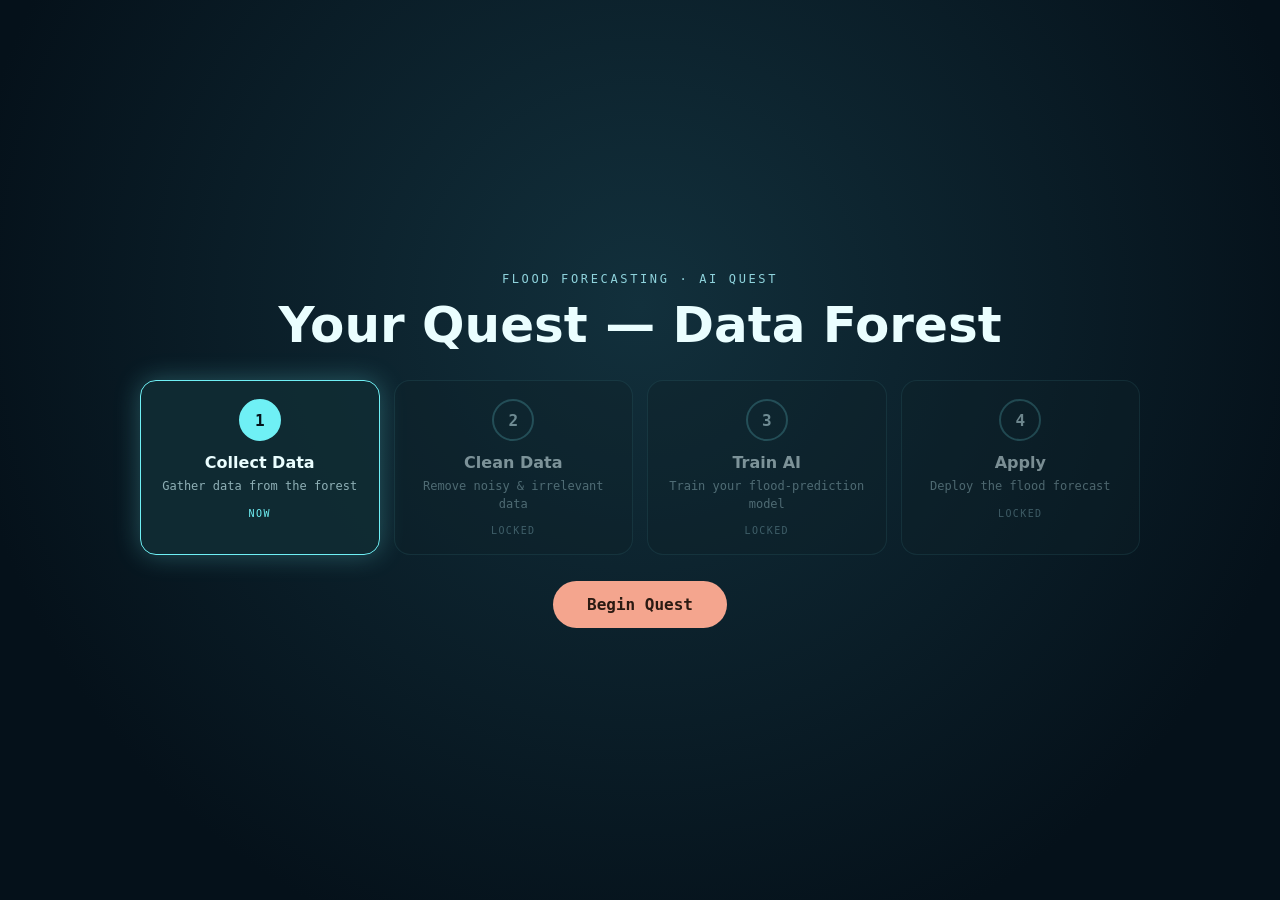
==== game/workingGameTemplate/forest.html @ 2293d268 "Gaze-controlled AI Quest: 2D + 3D forest game with Python gaze-tracking (MediaPipe + L2CS + DirectML" ====
<!DOCTYPE html>
<html lang="en">
<head>
<meta charset="UTF-8" />
<meta name="viewport" content="width=device-width, initial-scale=1.0" />
<title>Data Forest — 3D (Phase 3)</title>
<style>
  html, body { margin: 0; height: 100%; overflow: hidden; background: #0a1a20;
    font-family: ui-monospace, "Cascadia Code", Consolas, monospace; color: #dcebed; }
  #app { position: fixed; inset: 0; display: block; }
  #loading { position: fixed; inset: 0; display: grid; place-items: center; z-index: 10;
    background: radial-gradient(circle at 50% 40%, #123, #06121a); transition: opacity .5s; }
  #loading.done { opacity: 0; pointer-events: none; }
  #loading .box { text-align: center; }
  #loading .bar { width: 240px; height: 4px; background: rgba(255,255,255,.12); border-radius: 3px;
    margin: 14px auto 0; overflow: hidden; }
  #loading .fill { height: 100%; width: 0%; background: #4fd8e0; transition: width .2s; }
  #loading .lbl { font-size: 13px; letter-spacing: .1em; text-transform: uppercase; color: #8fb8c0; }
  #hud { position: fixed; bottom: 14px; left: 14px; z-index: 5; font-size: 12px; line-height: 1.6;
    background: rgba(6,14,19,.72); border: 1px solid rgba(90,160,170,.3); border-radius: 9px;
    padding: 9px 12px; pointer-events: none; white-space: pre; }
  #hud b { color: #6ff0f5; }
</style>
<script type="importmap">
{
  "imports": {
    "three": "./vendor/three/three.module.min.js"
  }
}
</script>
</head>
<body>
  <canvas id="app"></canvas>
  <div id="hud">DATA FOREST · Phase 3\n<b>drag</b> to orbit  ·  <b>scroll</b> to zoom</div>
  <div id="loading"><div class="box">
    <div class="lbl">Loading forest…</div>
    <div class="bar"><div class="fill" id="load-fill"></div></div>
  </div></div>
  <script type="module" src="forest.js"></script>
  <script src="quest.js"></script>
</body>
</html>
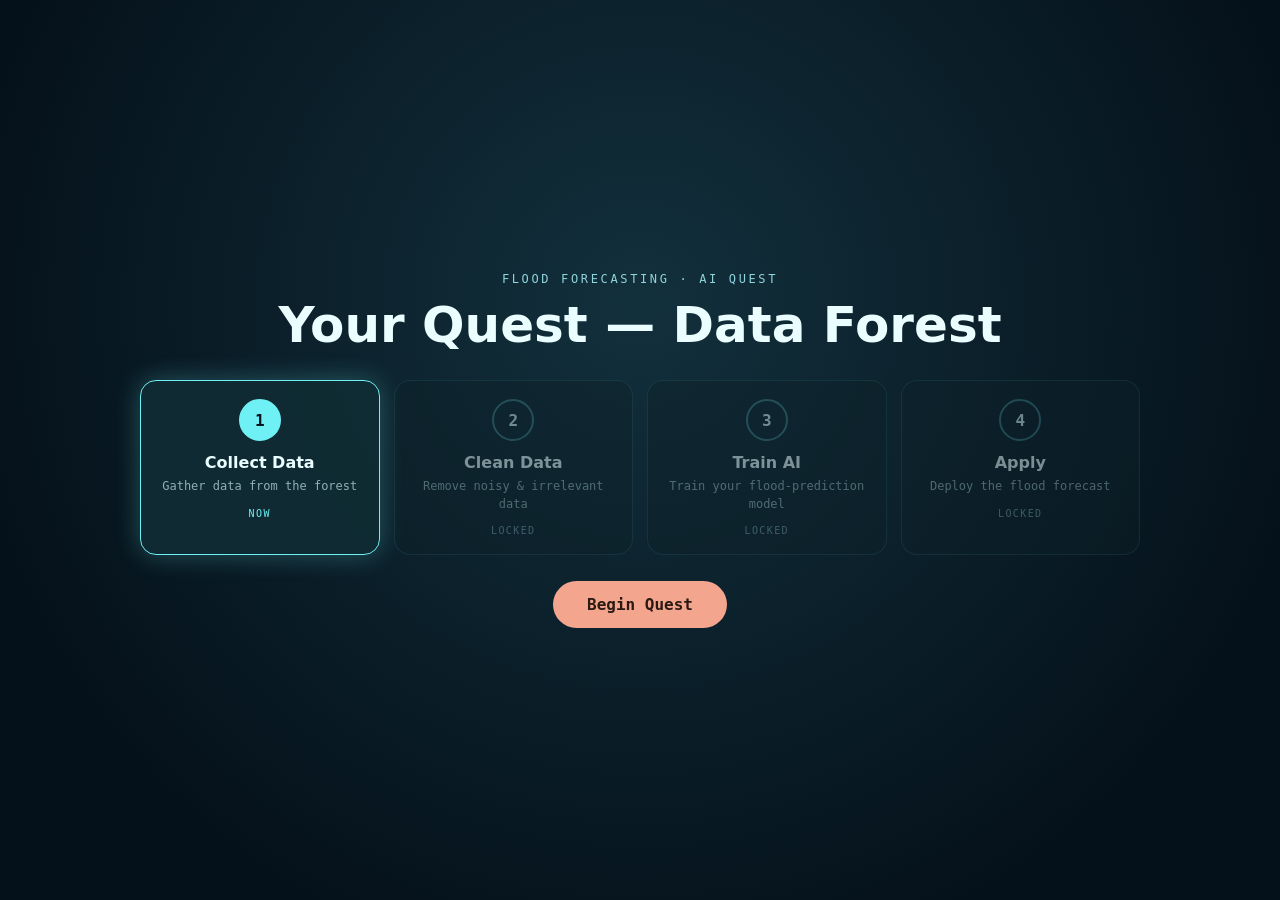
==== commit 7136f296: "Add full AI Quest flow: opening steps page + Clean, Train, and Apply stages with replay" ====
--- a/game/workingGameTemplate/forest.html
+++ b/game/workingGameTemplate/forest.html
@@ -36,7 +36,7 @@
     <div class="lbl">Loading forest…</div>
     <div class="bar"><div class="fill" id="load-fill"></div></div>
   </div></div>
-  <script type="module" src="forest.js"></script>
-  <script src="quest.js"></script>
+  <script type="module" src="forest.js?v=2"></script>
+  <script src="quest.js?v=2"></script>
 </body>
 </html>
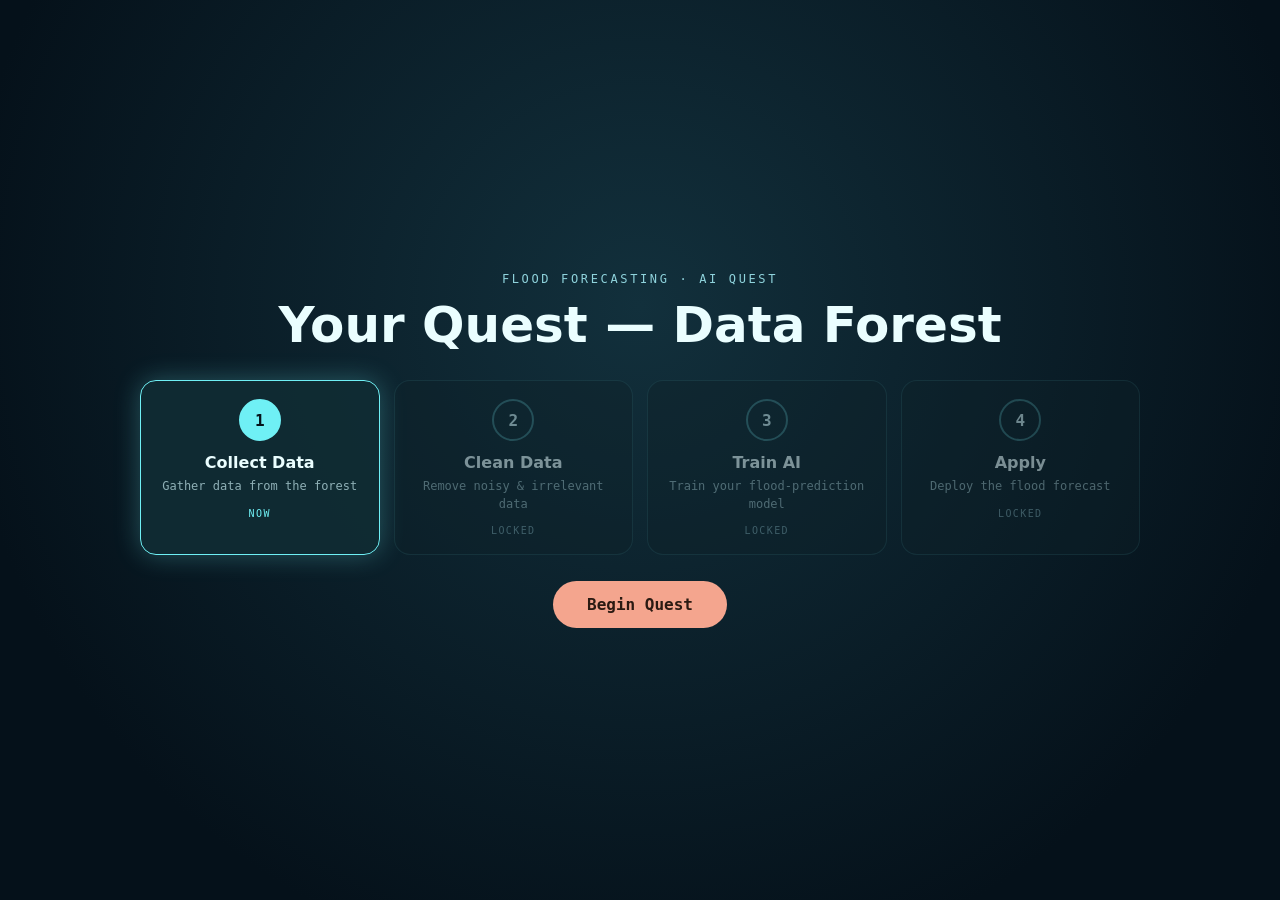
==== commit 8264e152: "Enrich Step 4 (Apply): 3D rain + flood, deploy sequence, quest-complete screen with stats and confet" ====
--- a/game/workingGameTemplate/forest.html
+++ b/game/workingGameTemplate/forest.html
@@ -36,7 +36,7 @@
     <div class="lbl">Loading forest…</div>
     <div class="bar"><div class="fill" id="load-fill"></div></div>
   </div></div>
-  <script type="module" src="forest.js?v=2"></script>
-  <script src="quest.js?v=2"></script>
+  <script type="module" src="forest.js?v=3"></script>
+  <script src="quest.js?v=3"></script>
 </body>
 </html>
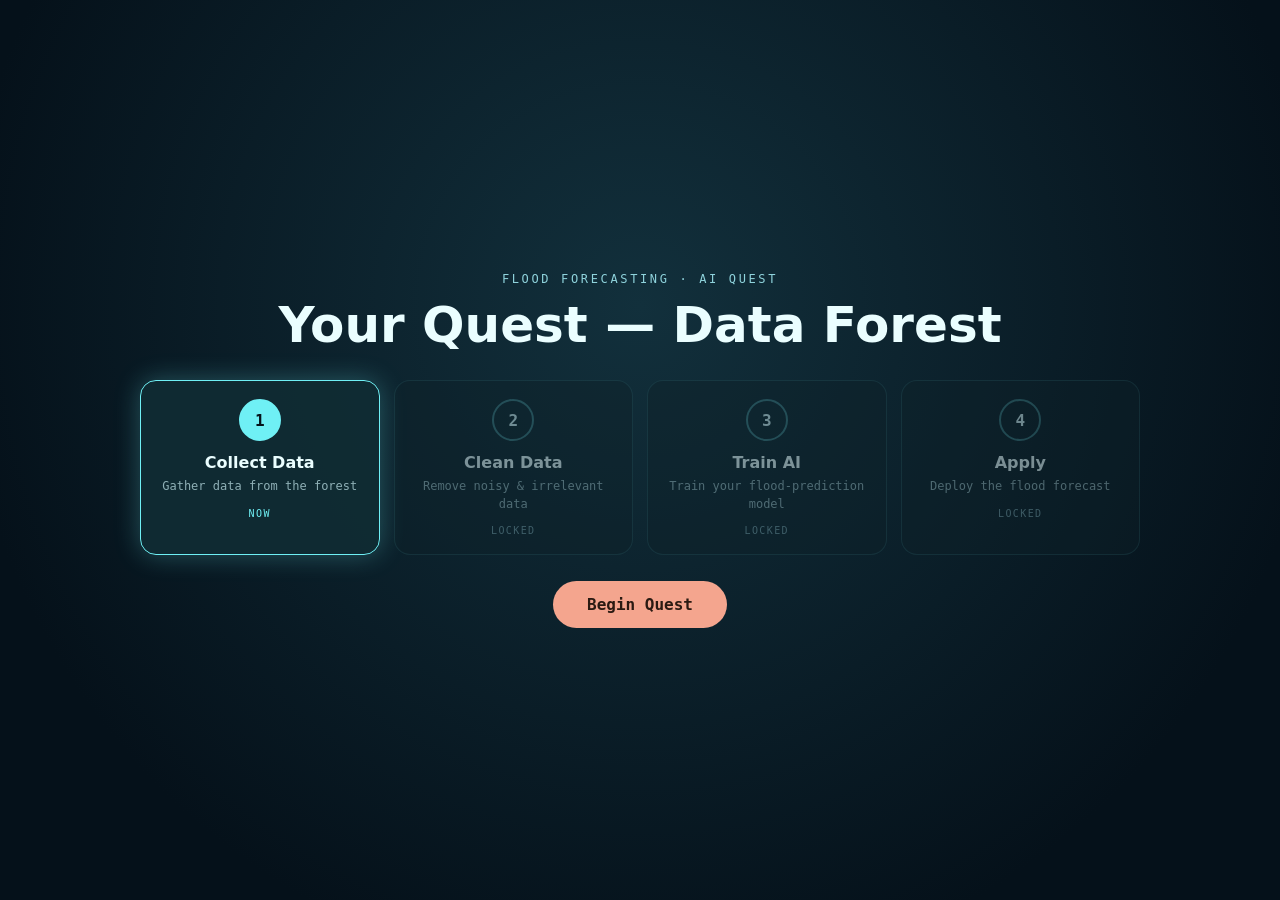
==== commit 807ccb66: "Add gesture control alongside gaze, switchable at runtime Integrates the existing gesture-control mo" ====
--- a/game/workingGameTemplate/forest.html
+++ b/game/workingGameTemplate/forest.html
@@ -36,7 +36,10 @@
     <div class="lbl">Loading forest…</div>
     <div class="bar"><div class="fill" id="load-fill"></div></div>
   </div></div>
-  <script type="module" src="forest.js?v=3"></script>
+  <!-- Input layer first: a classic script runs before the deferred module, so
+       window.GameInput exists by the time forest.js starts. -->
+  <script src="input-manager.js?v=2"></script>
+  <script type="module" src="forest.js?v=5"></script>
   <script src="quest.js?v=3"></script>
 </body>
 </html>
